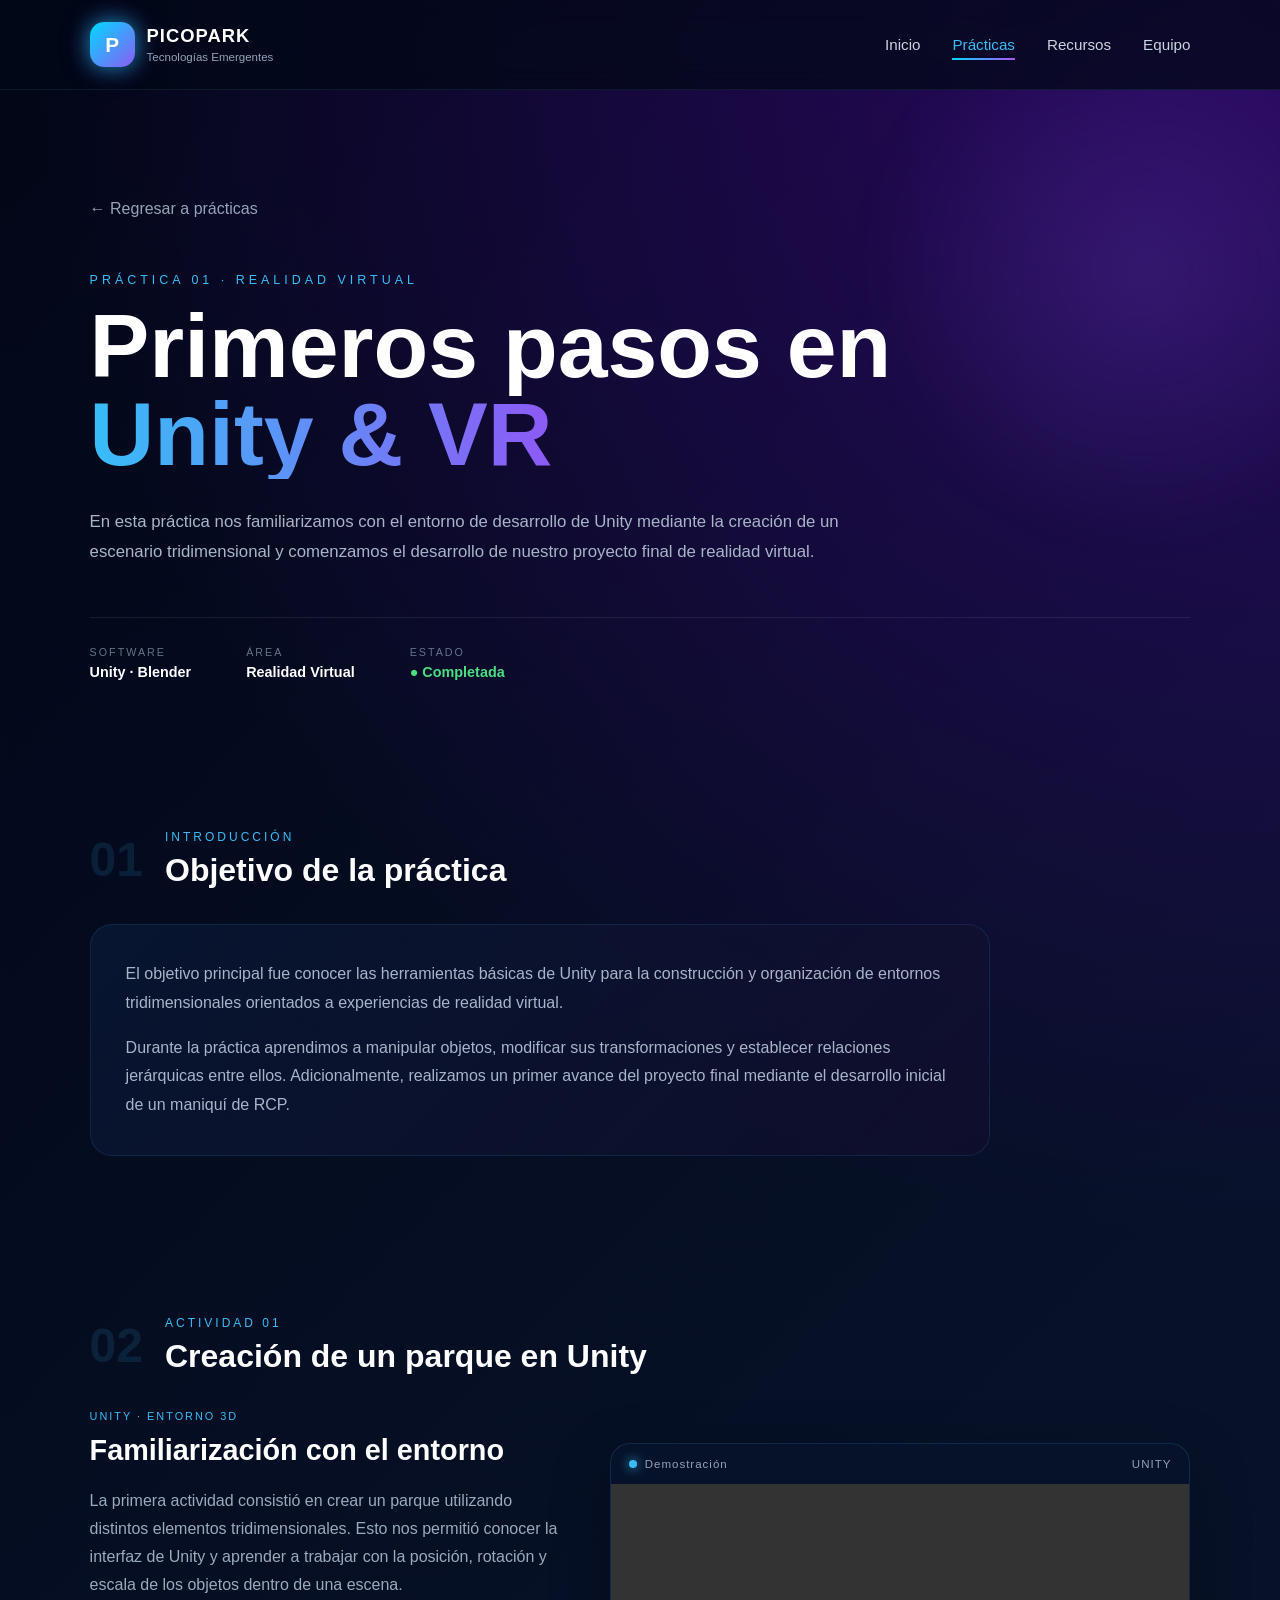
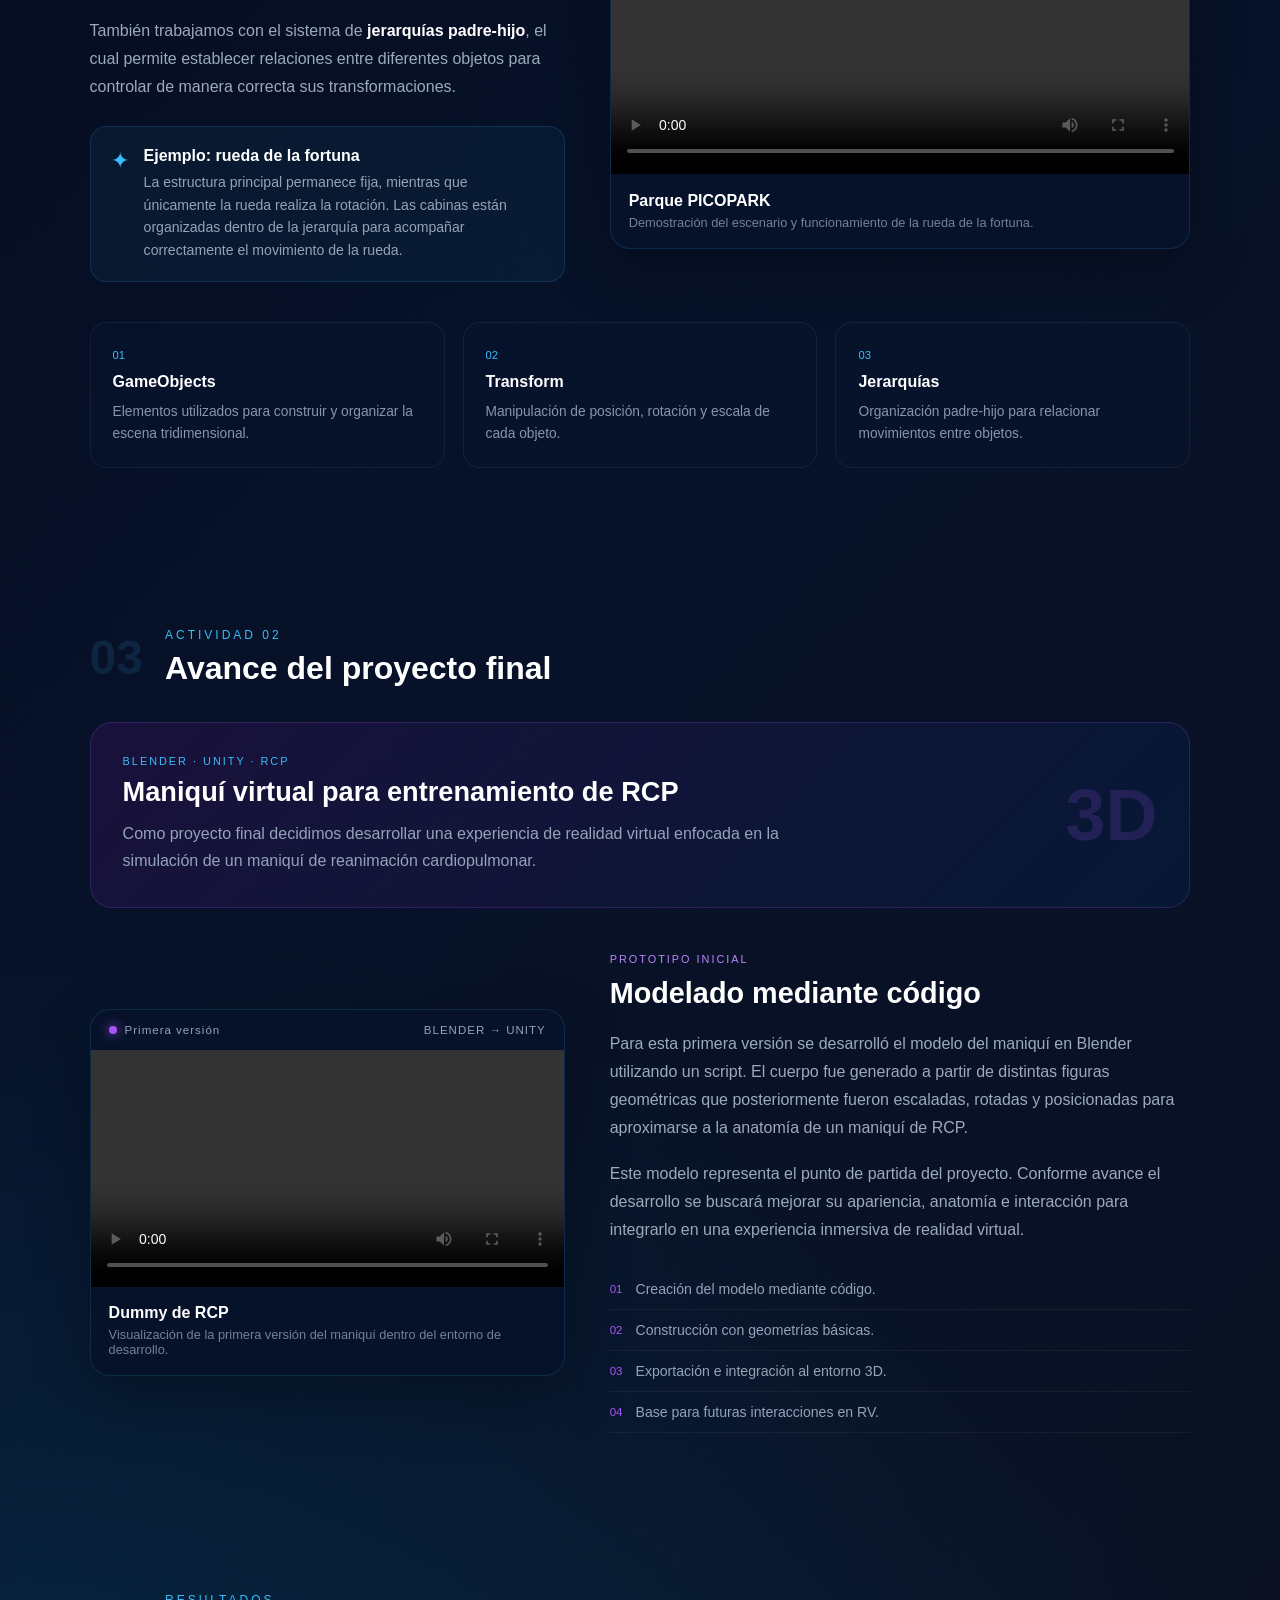
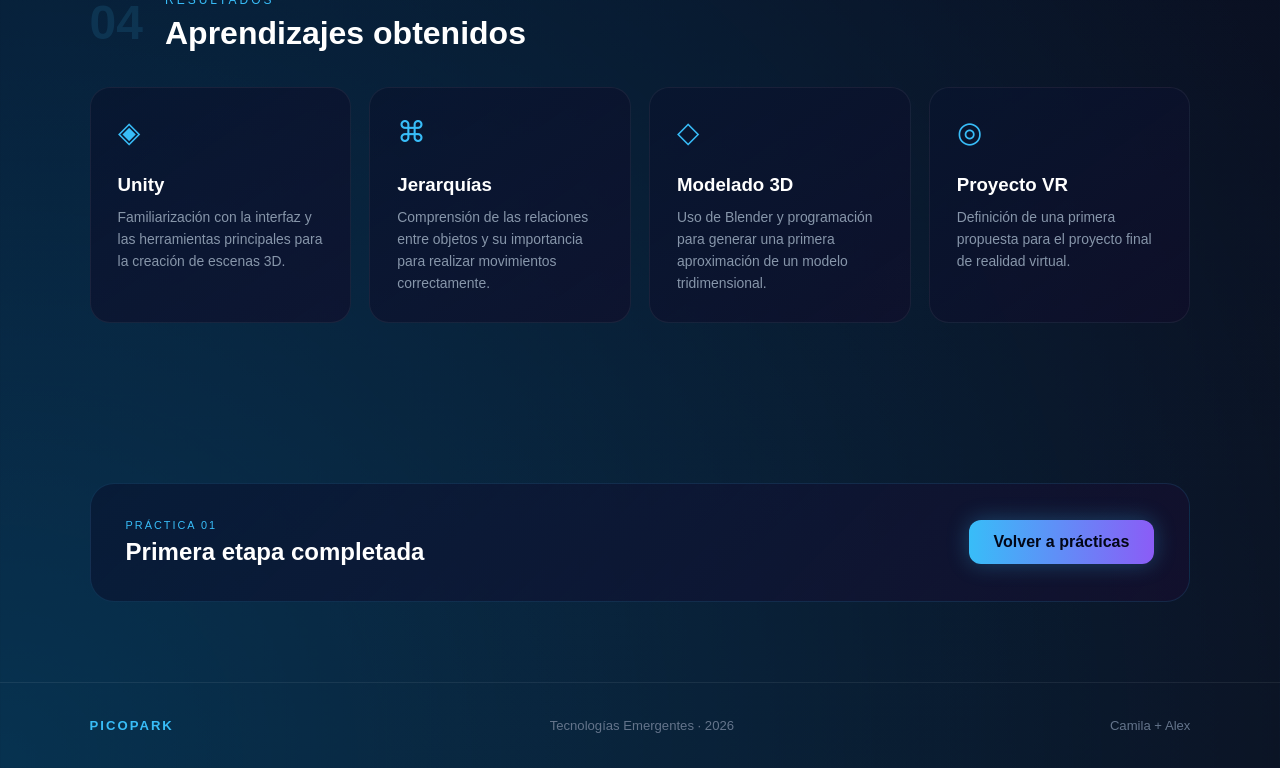
==== practicas/practica1.html @ b022866e "infodeP1" ====
<!DOCTYPE html>
<html lang="es">
<head>
    <meta charset="UTF-8">
    <meta name="viewport" content="width=device-width, initial-scale=1.0">

    <title>Práctica 01 | PICOPARK</title>

    <!-- Como estamos dentro de /practicas, usamos ../ -->
    <link rel="stylesheet" href="../css/styles.css">
    <link rel="stylesheet" href="../css/practica.css">
</head>

<body>

    <!-- =========================
         NAVBAR
    ========================== -->
    <header class="navbar">

        <a href="../index.html" class="logo practice-logo">

            <div class="logo-icon">P</div>

            <div>
                <h1>PICOPARK</h1>
                <span>Tecnologías Emergentes</span>
            </div>

        </a>

        <nav class="nav-links">
            <a href="../index.html">Inicio</a>
            <a href="../index.html#practicas" class="active">Prácticas</a>
            <a href="../index.html#recursos">Recursos</a>
            <a href="../index.html#equipo">Equipo</a>
        </nav>

    </header>


    <main>

        <!-- =========================
             PORTADA DE LA PRÁCTICA
        ========================== -->
        <section class="practice-hero">

            <div class="practice-hero-glow"></div>

            <a href="../index.html#practicas" class="back-link">
                ← Regresar a prácticas
            </a>

            <p class="practice-page-label">
                PRÁCTICA 01 · REALIDAD VIRTUAL
            </p>

            <h1>
                Primeros pasos en
                <span>Unity & VR</span>
            </h1>

            <p class="practice-intro">
                En esta práctica nos familiarizamos con el entorno de
                desarrollo de Unity mediante la creación de un escenario
                tridimensional y comenzamos el desarrollo de nuestro proyecto
                final de realidad virtual.
            </p>


            <div class="practice-meta">

                <div>
                    <span>SOFTWARE</span>
                    <strong>Unity · Blender</strong>
                </div>

                <div>
                    <span>ÁREA</span>
                    <strong>Realidad Virtual</strong>
                </div>

                <div>
                    <span>ESTADO</span>
                    <strong class="meta-complete">
                        ● Completada
                    </strong>
                </div>

            </div>

        </section>


        <!-- =========================
             OBJETIVO
        ========================== -->
        <section class="practice-content">

            <div class="practice-section-title">

                <span>01</span>

                <div>
                    <p class="section-label">
                        INTRODUCCIÓN
                    </p>

                    <h2>
                        Objetivo de la práctica
                    </h2>
                </div>

            </div>


            <div class="info-panel">

                <p>
                    El objetivo principal fue conocer las herramientas básicas
                    de Unity para la construcción y organización de entornos
                    tridimensionales orientados a experiencias de realidad
                    virtual.
                </p>

                <p>
                    Durante la práctica aprendimos a manipular objetos,
                    modificar sus transformaciones y establecer relaciones
                    jerárquicas entre ellos. Adicionalmente, realizamos un
                    primer avance del proyecto final mediante el desarrollo
                    inicial de un maniquí de RCP.
                </p>

            </div>

        </section>


        <!-- =========================
             ACTIVIDAD 1
        ========================== -->
        <section class="practice-content">

            <div class="practice-section-title">

                <span>02</span>

                <div>
                    <p class="section-label">
                        ACTIVIDAD 01
                    </p>

                    <h2>
                        Creación de un parque en Unity
                    </h2>
                </div>

            </div>


            <div class="activity-grid">

                <!-- TEXTO -->
                <div class="activity-description">

                    <p class="activity-tag">
                        UNITY · ENTORNO 3D
                    </p>

                    <h3>
                        Familiarización con el entorno
                    </h3>

                    <p>
                        La primera actividad consistió en crear un parque
                        utilizando distintos elementos tridimensionales.
                        Esto nos permitió conocer la interfaz de Unity y
                        aprender a trabajar con la posición, rotación y
                        escala de los objetos dentro de una escena.
                    </p>

                    <p>
                        También trabajamos con el sistema de
                        <strong>jerarquías padre-hijo</strong>, el cual permite
                        establecer relaciones entre diferentes objetos para
                        controlar de manera correcta sus transformaciones.
                    </p>


                    <div class="highlight-box">

                        <span class="highlight-icon">✦</span>

                        <div>
                            <h4>
                                Ejemplo: rueda de la fortuna
                            </h4>

                            <p>
                                La estructura principal permanece fija,
                                mientras que únicamente la rueda realiza la
                                rotación. Las cabinas están organizadas dentro
                                de la jerarquía para acompañar correctamente el
                                movimiento de la rueda.
                            </p>
                        </div>

                    </div>

                </div>


                <!-- VIDEO -->
                <div class="video-card">

                    <div class="video-header">

                        <div>
                            <span class="video-dot"></span>
                            Demostración
                        </div>

                        <span>UNITY</span>

                    </div>


                    <video controls preload="metadata">
                        <source
                            src="../videos/parque_picopark.mp4"
                            type="video/mp4"
                        >

                        Tu navegador no soporta videos HTML5.
                    </video>


                    <div class="video-caption">

                        <strong>
                            Parque PICOPARK
                        </strong>

                        <p>
                            Demostración del escenario y funcionamiento
                            de la rueda de la fortuna.
                        </p>

                    </div>

                </div>

            </div>


            <!-- CONCEPTOS -->
            <div class="concept-grid">

                <article class="concept-card">

                    <span>01</span>

                    <h4>
                        GameObjects
                    </h4>

                    <p>
                        Elementos utilizados para construir y organizar
                        la escena tridimensional.
                    </p>

                </article>


                <article class="concept-card">

                    <span>02</span>

                    <h4>
                        Transform
                    </h4>

                    <p>
                        Manipulación de posición, rotación y escala
                        de cada objeto.
                    </p>

                </article>


                <article class="concept-card">

                    <span>03</span>

                    <h4>
                        Jerarquías
                    </h4>

                    <p>
                        Organización padre-hijo para relacionar
                        movimientos entre objetos.
                    </p>

                </article>

            </div>

        </section>


        <!-- =========================
             ACTIVIDAD 2
        ========================== -->
        <section class="practice-content">

            <div class="practice-section-title">

                <span>03</span>

                <div>
                    <p class="section-label">
                        ACTIVIDAD 02
                    </p>

                    <h2>
                        Avance del proyecto final
                    </h2>
                </div>

            </div>


            <div class="project-banner">

                <div class="project-banner-content">

                    <p class="activity-tag">
                        BLENDER · UNITY · RCP
                    </p>

                    <h3>
                        Maniquí virtual para entrenamiento de RCP
                    </h3>

                    <p>
                        Como proyecto final decidimos desarrollar una
                        experiencia de realidad virtual enfocada en la
                        simulación de un maniquí de reanimación
                        cardiopulmonar.
                    </p>

                </div>

                <div class="project-number">
                    3D
                </div>

            </div>


            <div class="activity-grid reverse-layout">

                <!-- VIDEO -->
                <div class="video-card">

                    <div class="video-header">

                        <div>
                            <span class="video-dot purple"></span>
                            Primera versión
                        </div>

                        <span>BLENDER → UNITY</span>

                    </div>


                    <video controls preload="metadata">
                        <source
                            src="../videos/Maniqui_RCP.mp4"
                            type="video/mp4"
                        >

                        Tu navegador no soporta videos HTML5.
                    </video>


                    <div class="video-caption">

                        <strong>
                            Dummy de RCP
                        </strong>

                        <p>
                            Visualización de la primera versión del
                            maniquí dentro del entorno de desarrollo.
                        </p>

                    </div>

                </div>


                <!-- TEXTO -->
                <div class="activity-description">

                    <p class="activity-tag purple-text">
                        PROTOTIPO INICIAL
                    </p>

                    <h3>
                        Modelado mediante código
                    </h3>

                    <p>
                        Para esta primera versión se desarrolló el modelo
                        del maniquí en Blender utilizando un script.
                        El cuerpo fue generado a partir de distintas
                        figuras geométricas que posteriormente fueron
                        escaladas, rotadas y posicionadas para aproximarse
                        a la anatomía de un maniquí de RCP.
                    </p>

                    <p>
                        Este modelo representa el punto de partida del
                        proyecto. Conforme avance el desarrollo se buscará
                        mejorar su apariencia, anatomía e interacción para
                        integrarlo en una experiencia inmersiva de realidad
                        virtual.
                    </p>


                    <div class="prototype-steps">

                        <div>
                            <span>01</span>
                            <p>Creación del modelo mediante código.</p>
                        </div>

                        <div>
                            <span>02</span>
                            <p>Construcción con geometrías básicas.</p>
                        </div>

                        <div>
                            <span>03</span>
                            <p>Exportación e integración al entorno 3D.</p>
                        </div>

                        <div>
                            <span>04</span>
                            <p>
                                Base para futuras interacciones en RV.
                            </p>
                        </div>

                    </div>

                </div>

            </div>

        </section>


        <!-- =========================
             APRENDIZAJES
        ========================== -->
        <section class="practice-content">

            <div class="practice-section-title">

                <span>04</span>

                <div>
                    <p class="section-label">
                        RESULTADOS
                    </p>

                    <h2>
                        Aprendizajes obtenidos
                    </h2>
                </div>

            </div>


            <div class="learning-grid">

                <article>

                    <div class="learning-icon">
                        ◈
                    </div>

                    <h3>
                        Unity
                    </h3>

                    <p>
                        Familiarización con la interfaz y las herramientas
                        principales para la creación de escenas 3D.
                    </p>

                </article>


                <article>

                    <div class="learning-icon">
                        ⌘
                    </div>

                    <h3>
                        Jerarquías
                    </h3>

                    <p>
                        Comprensión de las relaciones entre objetos y
                        su importancia para realizar movimientos
                        correctamente.
                    </p>

                </article>


                <article>

                    <div class="learning-icon">
                        ◇
                    </div>

                    <h3>
                        Modelado 3D
                    </h3>

                    <p>
                        Uso de Blender y programación para generar una
                        primera aproximación de un modelo tridimensional.
                    </p>

                </article>


                <article>

                    <div class="learning-icon">
                        ◎
                    </div>

                    <h3>
                        Proyecto VR
                    </h3>

                    <p>
                        Definición de una primera propuesta para el
                        proyecto final de realidad virtual.
                    </p>

                </article>

            </div>

        </section>


        <!-- =========================
             SIGUIENTE
        ========================== -->
        <section class="practice-navigation">

            <div>

                <p>
                    PRÁCTICA 01
                </p>

                <h2>
                    Primera etapa completada
                </h2>

            </div>

            <a href="../index.html#practicas" class="btn-primary">
                Volver a prácticas
            </a>

        </section>

    </main>


    <footer>

        <div class="footer-logo">
            PICOPARK
        </div>

        <p>
            Tecnologías Emergentes · 2026
        </p>

        <p>
            Camila + Alex
        </p>

    </footer>

</body>
</html>
---- css/styles.css ----
/* =========================
   PICOPARK - ESTILOS BASE
========================= */

* {
    margin: 0;
    padding: 0;
    box-sizing: border-box;
}

html {
    scroll-behavior: smooth;
}

body {
    font-family: Arial, Helvetica, sans-serif;
    background:
        radial-gradient(circle at top right, rgba(132, 0, 255, 0.30), transparent 30%),
        radial-gradient(circle at bottom left, rgba(0, 183, 255, 0.20), transparent 35%),
        linear-gradient(135deg, #020617, #071229, #0b1020);
    color: white;
    min-height: 100vh;
    overflow-x: hidden;
}

/* =========================
   NAVBAR
========================= */

.navbar {
    width: 100%;
    padding: 22px 7%;
    display: flex;
    justify-content: space-between;
    align-items: center;
    position: sticky;
    top: 0;
    z-index: 1000;

    background: rgba(2, 8, 23, 0.75);
    backdrop-filter: blur(14px);
    border-bottom: 1px solid rgba(94, 234, 212, 0.08);
}

.logo {
    display: flex;
    align-items: center;
    gap: 12px;
}

.logo-icon {
    width: 45px;
    height: 45px;
    border-radius: 14px;

    display: flex;
    justify-content: center;
    align-items: center;

    font-weight: bold;
    font-size: 1.3rem;

    background: linear-gradient(135deg, #00d9ff, #8b5cf6);
    box-shadow:
        0 0 20px rgba(0, 217, 255, 0.55),
        0 0 30px rgba(139, 92, 246, 0.35);
}

.logo h1 {
    font-size: 1.15rem;
    letter-spacing: 1px;
}

.logo span {
    font-size: 0.72rem;
    color: #94a3b8;
}

.nav-links {
    display: flex;
    gap: 32px;
}

.nav-links a {
    color: #cbd5e1;
    text-decoration: none;
    font-size: 0.95rem;
    position: relative;
    transition: 0.3s ease;
}

.nav-links a:hover,
.nav-links a.active {
    color: #38bdf8;
}

.nav-links a::after {
    content: "";
    position: absolute;

    width: 0;
    height: 2px;

    left: 0;
    bottom: -7px;

    background: linear-gradient(90deg, #00d9ff, #a855f7);
    transition: width 0.3s ease;
}

.nav-links a:hover::after,
.nav-links a.active::after {
    width: 100%;
}

/* =========================
   HERO
========================= */

.hero {
    min-height: 72vh;
    padding: 120px 7% 90px;
    text-align: center;

    display: flex;
    flex-direction: column;
    justify-content: center;
    align-items: center;

    position: relative;
}

.hero-glow {
    position: absolute;
    width: 420px;
    height: 420px;

    background: radial-gradient(
        circle,
        rgba(168, 85, 247, 0.18),
        transparent 70%
    );

    filter: blur(20px);
    z-index: -1;
}

.hero-label {
    color: #38bdf8;
    font-size: 0.8rem;
    letter-spacing: 3px;
    margin-bottom: 18px;
}

.hero h2 {
    font-size: clamp(2.8rem, 7vw, 5.6rem);
    line-height: 1;
    max-width: 1000px;
    margin-bottom: 24px;
}

.hero h2 span {
    background: linear-gradient(
        90deg,
        #38bdf8,
        #8b5cf6,
        #d946ef
    );

    -webkit-background-clip: text;
    color: transparent;

    text-shadow: 0 0 30px rgba(99, 102, 241, 0.2);
}

.hero-description {
    max-width: 700px;
    color: #aebbd0;
    line-height: 1.8;
    font-size: 1.05rem;
}

.hero-buttons {
    margin-top: 34px;
    display: flex;
    gap: 16px;
    flex-wrap: wrap;
    justify-content: center;
}

.btn-primary,
.btn-secondary {
    text-decoration: none;
    padding: 13px 25px;
    border-radius: 12px;
    font-weight: bold;
    transition: 0.3s ease;
}

.btn-primary {
    color: #020617;
    background: linear-gradient(90deg, #38bdf8, #8b5cf6);
    box-shadow: 0 0 22px rgba(56, 189, 248, 0.30);
}

.btn-primary:hover {
    transform: translateY(-3px);
    box-shadow: 0 0 28px rgba(139, 92, 246, 0.45);
}

.btn-secondary {
    color: white;
    border: 1px solid rgba(255,255,255,0.14);
    background: rgba(255,255,255,0.04);
}

.btn-secondary:hover {
    border-color: #38bdf8;
    color: #38bdf8;
    transform: translateY(-3px);
}

/* =========================
   SECCIONES GENERALES
========================= */

.dashboard,
.practices-section,
.resources-section,
.team-section {
    width: min(1180px, 86%);
    margin: 0 auto;
    padding: 70px 0;
}

.section-label {
    color: #38bdf8;
    font-size: 0.75rem;
    letter-spacing: 3px;
    margin-bottom: 8px;
}

.section-heading,
.dashboard-header {
    display: flex;
    justify-content: space-between;
    align-items: end;
    gap: 30px;
    margin-bottom: 30px;
}

.section-heading h2,
.dashboard-header h2 {
    font-size: 2.1rem;
}

.section-heading > p {
    max-width: 500px;
    color: #94a3b8;
    line-height: 1.6;
}

/* =========================
   DASHBOARD
========================= */

.dashboard {
    border: 1px solid rgba(99, 102, 241, 0.18);
    border-radius: 28px;
    padding: 35px;

    background:
        linear-gradient(
            135deg,
            rgba(13, 29, 60, 0.75),
            rgba(10, 15, 36, 0.65)
        );

    box-shadow:
        0 0 40px rgba(0, 217, 255, 0.07),
        inset 0 0 20px rgba(255,255,255,0.015);

    backdrop-filter: blur(16px);
}

.status {
    color: #4ade80;
    font-size: 0.85rem;
}

.dashboard-grid {
    display: grid;
    grid-template-columns: 1.15fr 1fr 1fr;
    gap: 18px;
}

.card {
    background: rgba(8, 20, 46, 0.75);
    border: 1px solid rgba(56, 189, 248, 0.12);
    border-radius: 20px;
    padding: 24px;

    transition: 0.35s ease;
}

.card:hover {
    transform: translateY(-6px);
    border-color: rgba(139, 92, 246, 0.35);

    box-shadow:
        0 10px 35px rgba(0,0,0,0.25),
        0 0 22px rgba(99,102,241,0.12);
}

.card-title {
    display: flex;
    justify-content: space-between;
    align-items: center;
    margin-bottom: 22px;
}

.card-title h3 {
    font-size: 1rem;
}

.card-title span {
    color: #64748b;
    font-size: 0.75rem;
}

/* =========================
   PROGRESO
========================= */

.progress-content {
    display: flex;
    align-items: center;
    gap: 22px;
}

.progress-circle {
    width: 118px;
    height: 118px;
    border-radius: 50%;

    background: conic-gradient(
        #38bdf8 0deg 90deg,
        rgba(255,255,255,0.08) 90deg 360deg
    );

    display: flex;
    justify-content: center;
    align-items: center;

    box-shadow: 0 0 24px rgba(56,189,248,0.18);
}

.progress-circle-inner {
    width: 91px;
    height: 91px;
    border-radius: 50%;

    background: #08152f;

    display: flex;
    flex-direction: column;
    justify-content: center;
    align-items: center;
}

.progress-circle strong {
    font-size: 1.6rem;
    color: #38bdf8;
}

.progress-circle span {
    font-size: 0.68rem;
    color: #94a3b8;
}

.progress-info {
    flex: 1;
}

.progress-info p {
    color: #94a3b8;
    font-size: 0.8rem;
}

.progress-info h4 {
    font-size: 1.25rem;
    margin: 7px 0 14px;
}

.progress-bar {
    width: 100%;
    height: 7px;
    background: rgba(255,255,255,0.07);
    border-radius: 10px;
    overflow: hidden;
}

.progress-fill {
    height: 100%;
    width: 25%;

    background: linear-gradient(90deg, #38bdf8, #8b5cf6);
    border-radius: 10px;
}

/* =========================
   PRÓXIMA PRÁCTICA
========================= */

.next-category,
.practice-tag {
    font-size: 0.68rem;
    letter-spacing: 2px;
    color: #a855f7;
}

.next-card h4 {
    margin: 12px 0;
    font-size: 1.15rem;
}

.next-card p:not(.next-category) {
    color: #94a3b8;
    line-height: 1.65;
    font-size: 0.9rem;
}

.next-card a {
    display: inline-block;
    margin-top: 18px;
    color: #38bdf8;
    text-decoration: none;
    font-weight: bold;
}

/* =========================
   NOVEDADES
========================= */

.news-item {
    display: flex;
    gap: 14px;
    padding: 14px 0;

    border-bottom: 1px solid rgba(255,255,255,0.06);
}

.news-item:last-child {
    border-bottom: none;
}

.news-number {
    color: #8b5cf6;
    font-weight: bold;
}

.news-item h4 {
    margin-bottom: 4px;
}

.news-item p {
    color: #94a3b8;
    font-size: 0.82rem;
}

/* =========================
   PRÁCTICAS
========================= */

.practices-grid {
    display: grid;
    grid-template-columns: repeat(3, 1fr);
    gap: 20px;
}

.practice-card {
    position: relative;

    min-height: 330px;

    padding: 27px;

    border-radius: 22px;
    border: 1px solid rgba(56, 189, 248, 0.12);

    background:
        linear-gradient(
            145deg,
            rgba(9, 24, 52, 0.82),
            rgba(19, 14, 46, 0.72)
        );

    transition: 0.35s ease;

    overflow: hidden;
}

.practice-card::before {
    content: "";
    position: absolute;

    width: 140px;
    height: 140px;

    top: -70px;
    right: -50px;

    border-radius: 50%;

    background: rgba(139, 92, 246, 0.12);
    filter: blur(10px);
}

.practice-card:hover {
    transform: translateY(-8px);
    border-color: rgba(56,189,248,0.38);

    box-shadow:
        0 15px 40px rgba(0,0,0,0.25),
        0 0 25px rgba(56,189,248,0.10);
}

.practice-number {
    position: absolute;
    top: 18px;
    right: 20px;

    color: rgba(255,255,255,0.12);
    font-size: 2.8rem;
    font-weight: bold;
}

.practice-icon {
    font-size: 2.5rem;
    margin-bottom: 24px;
}

.practice-card h3 {
    margin: 10px 0 13px;
    font-size: 1.35rem;
}

.practice-card > p:not(.practice-tag) {
    color: #94a3b8;
    line-height: 1.65;
}

.practice-footer {
    position: absolute;

    left: 27px;
    right: 27px;
    bottom: 25px;

    display: flex;
    justify-content: space-between;
    align-items: center;
}

.practice-footer a {
    color: #38bdf8;
    text-decoration: none;
    font-weight: bold;
}

.completed {
    color: #4ade80;
}

.in-progress {
    color: #fbbf24;
}

.locked {
    opacity: 0.55;
}

/* =========================
   RECURSOS
========================= */

.resources-grid {
    display: grid;
    grid-template-columns: repeat(3, 1fr);
    gap: 20px;
}

.resource-card {
    padding: 24px;

    background: rgba(8, 20, 46, 0.65);
    border: 1px solid rgba(255,255,255,0.07);
    border-radius: 18px;

    transition: 0.3s ease;
}

.resource-card:hover {
    transform: translateY(-5px);
    border-color: rgba(168,85,247,0.30);
}

.resource-card span {
    color: #38bdf8;
    font-size: 0.75rem;
}

.resource-card h3 {
    margin: 9px 0;
}

.resource-card p {
    color: #94a3b8;
    line-height: 1.5;
}

/* =========================
   EQUIPO
========================= */

.team-grid {
    display: grid;
    grid-template-columns: repeat(2, minmax(240px, 1fr));
    gap: 20px;
}

.team-card {
    display: flex;
    flex-direction: column;
    align-items: center;

    text-align: center;

    padding: 32px;

    background: rgba(8, 20, 46, 0.65);
    border: 1px solid rgba(255,255,255,0.07);
    border-radius: 22px;

    transition: 0.3s ease;
}

.team-card:hover {
    transform: translateY(-5px);
    border-color: rgba(56,189,248,0.28);
}

.profile-placeholder {
    width: 80px;
    height: 80px;

    border-radius: 50%;

    display: flex;
    justify-content: center;
    align-items: center;

    font-size: 1.8rem;
    font-weight: bold;

    margin-bottom: 17px;

    background: linear-gradient(135deg, #38bdf8, #8b5cf6);

    box-shadow: 0 0 24px rgba(56,189,248,0.18);
}

.team-card p {
    margin-top: 7px;
    color: #94a3b8;
}

/* =========================
   FOOTER
========================= */

footer {
    margin-top: 70px;
    padding: 35px 7%;

    display: flex;
    justify-content: space-between;
    align-items: center;

    border-top: 1px solid rgba(255,255,255,0.07);

    color: #64748b;
    font-size: 0.82rem;
}

.footer-logo {
    color: #38bdf8;
    font-weight: bold;
    letter-spacing: 2px;
}

/* =========================
   RESPONSIVE
========================= */

@media (max-width: 950px) {

    .dashboard-grid,
    .practices-grid,
    .resources-grid {
        grid-template-columns: 1fr;
    }

    .navbar {
        flex-direction: column;
        gap: 20px;
    }

    .nav-links {
        flex-wrap: wrap;
        justify-content: center;
        gap: 18px;
    }

    .section-heading,
    .dashboard-header {
        flex-direction: column;
        align-items: flex-start;
    }
}

@media (max-width: 650px) {

    .hero {
        padding-top: 80px;
    }

    .hero h2 {
        font-size: 2.6rem;
    }

    .dashboard {
        width: 92%;
        padding: 22px;
    }

    .progress-content {
        flex-direction: column;
        align-items: flex-start;
    }

    .team-grid {
        grid-template-columns: 1fr;
    }

    footer {
        flex-direction: column;
        gap: 12px;
        text-align: center;
    }
}
---- css/practica.css ----
/* ==============================
   PICOPARK - PRACTICA 01
============================== */

.practice-logo {
    color: white;
    text-decoration: none;
}


/* ==============================
   HERO
============================== */

.practice-hero {
    width: min(1180px, 86%);
    min-height: 72vh;

    margin: 0 auto;
    padding: 110px 0 70px;

    display: flex;
    flex-direction: column;
    justify-content: center;

    position: relative;
}

.practice-hero-glow {
    position: absolute;

    width: 600px;
    height: 600px;

    top: -120px;
    right: -250px;

    background:
        radial-gradient(
            circle,
            rgba(139, 92, 246, 0.18),
            transparent 65%
        );

    filter: blur(20px);

    z-index: -1;
}

.back-link {
    color: #94a3b8;
    text-decoration: none;

    margin-bottom: 55px;

    width: fit-content;

    transition: 0.3s;
}

.back-link:hover {
    color: #38bdf8;
}

.practice-page-label {
    color: #38bdf8;

    font-size: 0.78rem;
    letter-spacing: 4px;

    margin-bottom: 16px;
}

.practice-hero h1 {
    font-size: clamp(3rem, 7vw, 6rem);

    line-height: 0.98;

    max-width: 900px;

    margin-bottom: 28px;
}

.practice-hero h1 span {
    display: block;

    background:
        linear-gradient(
            90deg,
            #38bdf8,
            #8b5cf6,
            #d946ef
        );

    -webkit-background-clip: text;
    color: transparent;
}

.practice-intro {
    max-width: 760px;

    font-size: 1.05rem;
    line-height: 1.8;

    color: #a8b5c8;
}

.practice-meta {
    display: flex;
    gap: 55px;

    margin-top: 50px;

    padding-top: 28px;

    border-top:
        1px solid rgba(255, 255, 255, 0.08);
}

.practice-meta div {
    display: flex;
    flex-direction: column;

    gap: 6px;
}

.practice-meta span {
    font-size: 0.67rem;
    letter-spacing: 2px;

    color: #64748b;
}

.practice-meta strong {
    font-size: 0.9rem;
}

.meta-complete {
    color: #4ade80;
}


/* ==============================
   CONTENIDO
============================== */

.practice-content {
    width: min(1180px, 86%);

    margin: 0 auto;

    padding: 80px 0;
}

.practice-section-title {
    display: flex;
    align-items: center;

    gap: 22px;

    margin-bottom: 35px;
}

.practice-section-title > span {
    font-size: 3rem;
    font-weight: bold;

    color: rgba(56, 189, 248, 0.12);
}

.practice-section-title h2 {
    font-size: 2rem;
}

.info-panel {
    max-width: 900px;

    padding: 35px;

    border-radius: 22px;

    background:
        linear-gradient(
            135deg,
            rgba(9, 24, 52, 0.8),
            rgba(19, 14, 46, 0.65)
        );

    border:
        1px solid rgba(56, 189, 248, 0.12);
}

.info-panel p {
    color: #a8b5c8;

    line-height: 1.8;

    margin-bottom: 16px;
}

.info-panel p:last-child {
    margin-bottom: 0;
}


/* ==============================
   ACTIVIDADES
============================== */

.activity-grid {
    display: grid;

    grid-template-columns:
        0.9fr 1.1fr;

    gap: 45px;

    align-items: center;
}

.activity-description h3 {
    font-size: 1.8rem;

    margin: 12px 0 20px;
}

.activity-description > p:not(.activity-tag) {
    color: #9baabc;

    line-height: 1.75;

    margin-bottom: 18px;
}

.activity-description strong {
    color: white;
}

.activity-tag {
    color: #38bdf8;

    letter-spacing: 2px;

    font-size: 0.68rem;
}

.purple-text {
    color: #c084fc;
}


/* ==============================
   VIDEO
============================== */

.video-card {
    overflow: hidden;

    border-radius: 20px;

    border:
        1px solid rgba(56, 189, 248, 0.15);

    background: #061229;

    box-shadow:
        0 20px 60px rgba(0, 0, 0, 0.3);
}

.video-header {
    display: flex;

    justify-content: space-between;

    align-items: center;

    padding: 14px 18px;

    color: #94a3b8;

    font-size: 0.72rem;

    letter-spacing: 1px;
}

.video-header div {
    display: flex;

    align-items: center;

    gap: 8px;
}

.video-dot {
    width: 8px;
    height: 8px;

    border-radius: 50%;

    background: #38bdf8;

    box-shadow:
        0 0 12px #38bdf8;
}

.video-dot.purple {
    background: #a855f7;

    box-shadow:
        0 0 12px #a855f7;
}

.video-card video {
    width: 100%;

    display: block;

    background: black;
}

.video-caption {
    padding: 18px;
}

.video-caption strong {
    display: block;

    margin-bottom: 5px;
}

.video-caption p {
    color: #718198;

    font-size: 0.8rem;
}


/* ==============================
   DESTACADO
============================== */

.highlight-box {
    display: flex;

    gap: 15px;

    padding: 20px;

    margin-top: 25px;

    border-radius: 16px;

    background:
        rgba(56, 189, 248, 0.06);

    border:
        1px solid rgba(56, 189, 248, 0.15);
}

.highlight-icon {
    color: #38bdf8;

    font-size: 1.4rem;
}

.highlight-box h4 {
    margin-bottom: 6px;
}

.highlight-box p {
    color: #94a3b8;

    font-size: 0.88rem;

    line-height: 1.6;
}


/* ==============================
   CONCEPTOS
============================== */

.concept-grid {
    display: grid;

    grid-template-columns:
        repeat(3, 1fr);

    gap: 18px;

    margin-top: 40px;
}

.concept-card {
    padding: 22px;

    border-radius: 17px;

    background:
        rgba(8, 20, 46, 0.6);

    border:
        1px solid rgba(255, 255, 255, 0.06);
}

.concept-card span {
    color: #38bdf8;

    font-size: 0.7rem;
}

.concept-card h4 {
    margin: 10px 0;
}

.concept-card p {
    color: #8796aa;

    font-size: 0.86rem;

    line-height: 1.6;
}


/* ==============================
   PROYECTO FINAL
============================== */

.project-banner {
    display: flex;

    justify-content: space-between;

    align-items: center;

    padding: 32px;

    margin-bottom: 45px;

    border-radius: 22px;

    background:
        linear-gradient(
            135deg,
            rgba(41, 18, 76, 0.55),
            rgba(6, 27, 59, 0.7)
        );

    border:
        1px solid rgba(168, 85, 247, 0.2);
}

.project-banner-content {
    max-width: 700px;
}

.project-banner h3 {
    font-size: 1.7rem;

    margin: 9px 0 12px;
}

.project-banner p:not(.activity-tag) {
    color: #94a3b8;

    line-height: 1.7;
}

.project-number {
    font-size: 4.5rem;

    font-weight: bold;

    color: rgba(168, 85, 247, 0.17);
}

.prototype-steps {
    margin-top: 25px;
}

.prototype-steps div {
    display: flex;

    align-items: center;

    gap: 13px;

    padding: 12px 0;

    border-bottom:
        1px solid rgba(255, 255, 255, 0.05);
}

.prototype-steps span {
    color: #a855f7;

    font-size: 0.72rem;
}

.prototype-steps p {
    color: #94a3b8;

    font-size: 0.88rem;
}


/* ==============================
   APRENDIZAJES
============================== */

.learning-grid {
    display: grid;

    grid-template-columns:
        repeat(4, 1fr);

    gap: 18px;
}

.learning-grid article {
    padding: 27px;

    min-height: 220px;

    border-radius: 20px;

    background:
        linear-gradient(
            145deg,
            rgba(8, 20, 46, 0.75),
            rgba(17, 13, 42, 0.65)
        );

    border:
        1px solid rgba(255, 255, 255, 0.06);

    transition: 0.3s;
}

.learning-grid article:hover {
    transform: translateY(-5px);

    border-color:
        rgba(56, 189, 248, 0.25);
}

.learning-icon {
    font-size: 1.8rem;

    color: #38bdf8;

    margin-bottom: 25px;
}

.learning-grid h3 {
    margin-bottom: 10px;
}

.learning-grid p {
    color: #8796aa;

    line-height: 1.6;

    font-size: 0.87rem;
}


/* ==============================
   NAVEGACIÓN
============================== */

.practice-navigation {
    width: min(1180px, 86%);

    margin: 80px auto;

    padding: 35px;

    display: flex;

    justify-content: space-between;

    align-items: center;

    border-radius: 24px;

    border:
        1px solid rgba(56, 189, 248, 0.13);

    background:
        linear-gradient(
            135deg,
            rgba(8, 24, 52, 0.8),
            rgba(23, 13, 47, 0.6)
        );
}

.practice-navigation p {
    color: #38bdf8;

    font-size: 0.68rem;

    letter-spacing: 2px;

    margin-bottom: 7px;
}


/* ==============================
   RESPONSIVE
============================== */

@media (max-width: 950px) {

    .activity-grid {
        grid-template-columns: 1fr;
    }

    .concept-grid {
        grid-template-columns: 1fr;
    }

    .learning-grid {
        grid-template-columns:
            repeat(2, 1fr);
    }

    .practice-meta {
        flex-wrap: wrap;

        gap: 30px;
    }
}


@media (max-width: 650px) {

    .practice-hero {
        padding-top: 80px;
    }

    .practice-meta {
        flex-direction: column;
    }

    .learning-grid {
        grid-template-columns: 1fr;
    }

    .project-banner {
        flex-direction: column;

        align-items: flex-start;
    }

    .practice-navigation {
        flex-direction: column;

        align-items: flex-start;

        gap: 25px;
    }
}
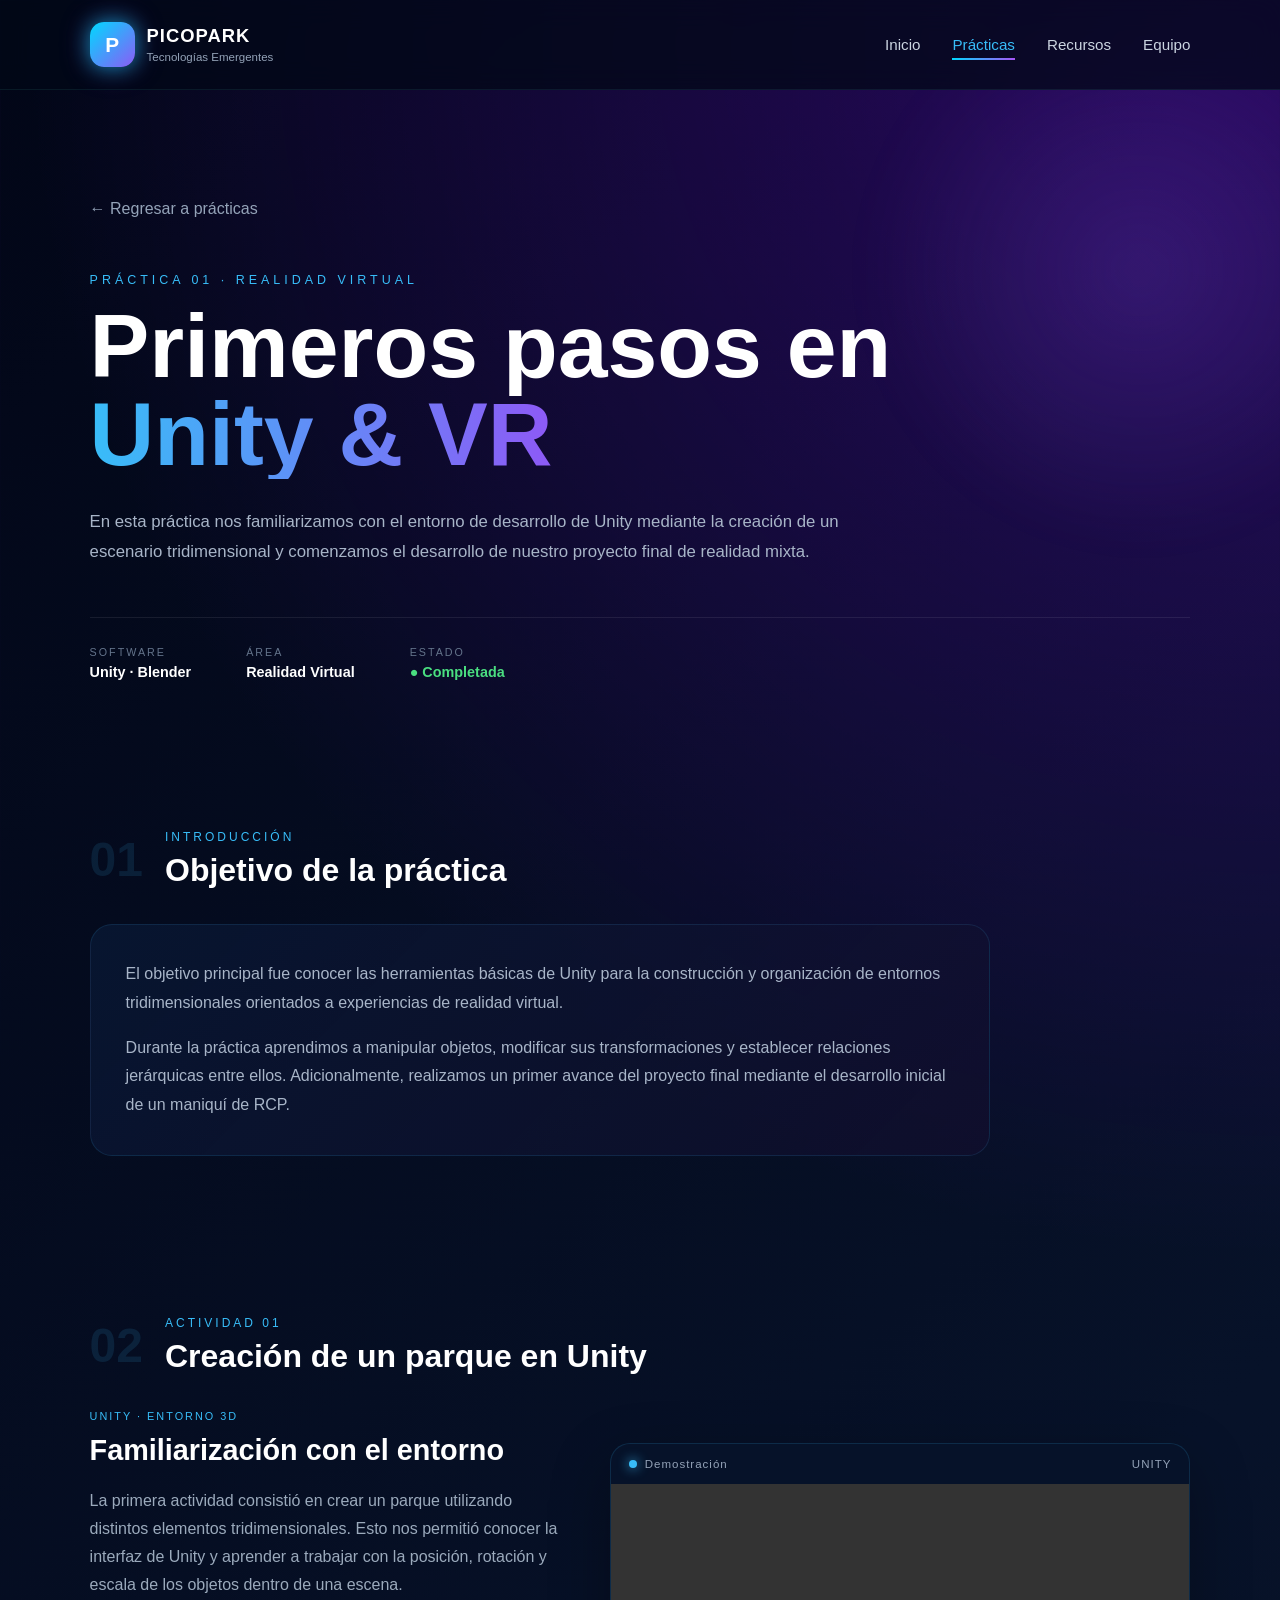
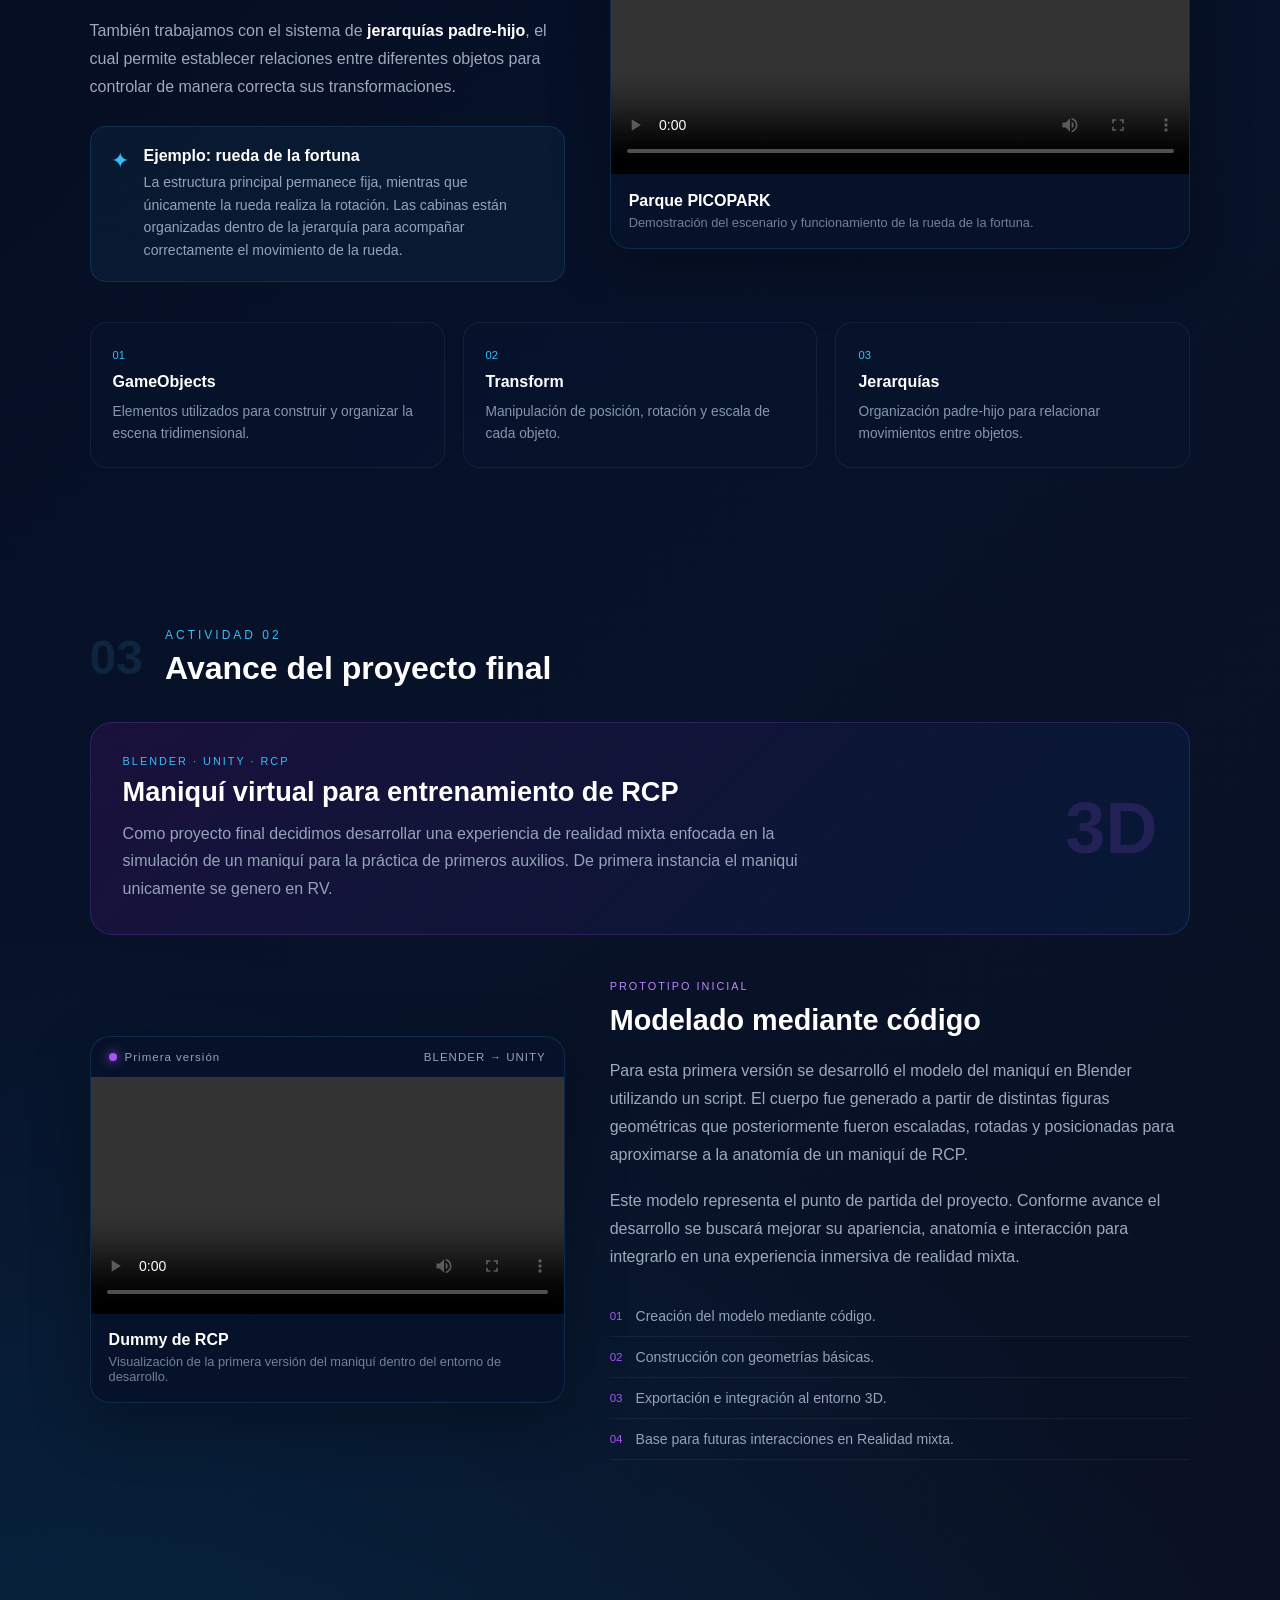
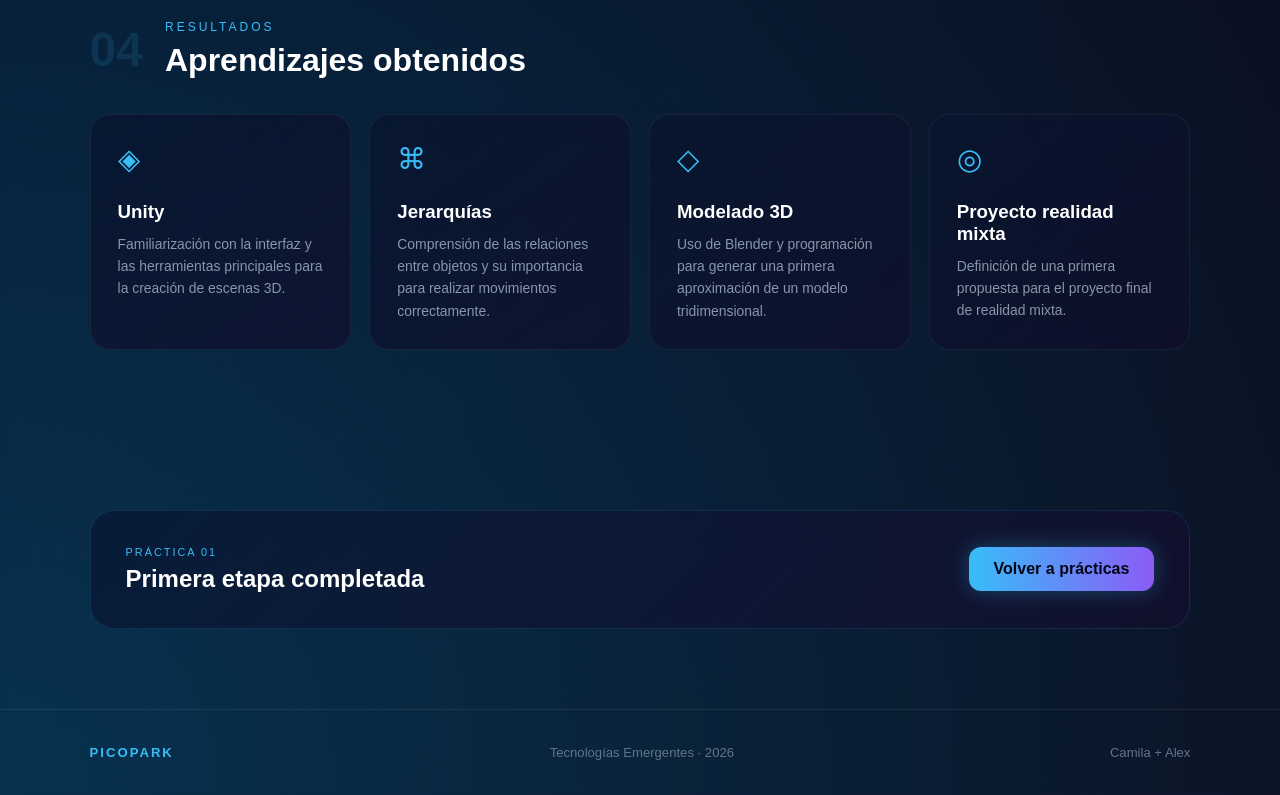
==== commit 7fcf0700: "detalles p1" ====
--- a/practicas/practica1.html
+++ b/practicas/practica1.html
@@ -65,7 +65,7 @@
                 En esta práctica nos familiarizamos con el entorno de
                 desarrollo de Unity mediante la creación de un escenario
                 tridimensional y comenzamos el desarrollo de nuestro proyecto
-                final de realidad virtual.
+                final de realidad mixta.
             </p>
 
 
@@ -345,9 +345,9 @@
 
                     <p>
                         Como proyecto final decidimos desarrollar una
-                        experiencia de realidad virtual enfocada en la
-                        simulación de un maniquí de reanimación
-                        cardiopulmonar.
+                        experiencia de realidad mixta enfocada en la
+                        simulación de un maniquí para la práctica de primeros auxilios.
+                        De primera instancia el maniqui unicamente se genero en RV.
                     </p>
 
                 </div>
@@ -427,7 +427,7 @@
                         proyecto. Conforme avance el desarrollo se buscará
                         mejorar su apariencia, anatomía e interacción para
                         integrarlo en una experiencia inmersiva de realidad
-                        virtual.
+                        mixta.
                     </p>
 
 
@@ -451,7 +451,7 @@
                         <div>
                             <span>04</span>
                             <p>
-                                Base para futuras interacciones en RV.
+                                Base para futuras interacciones en Realidad mixta.
                             </p>
                         </div>
 
@@ -550,12 +550,12 @@
                     </div>
 
                     <h3>
-                        Proyecto VR
+                        Proyecto realidad mixta
                     </h3>
 
                     <p>
                         Definición de una primera propuesta para el
-                        proyecto final de realidad virtual.
+                        proyecto final de realidad mixta.
                     </p>
 
                 </article>
